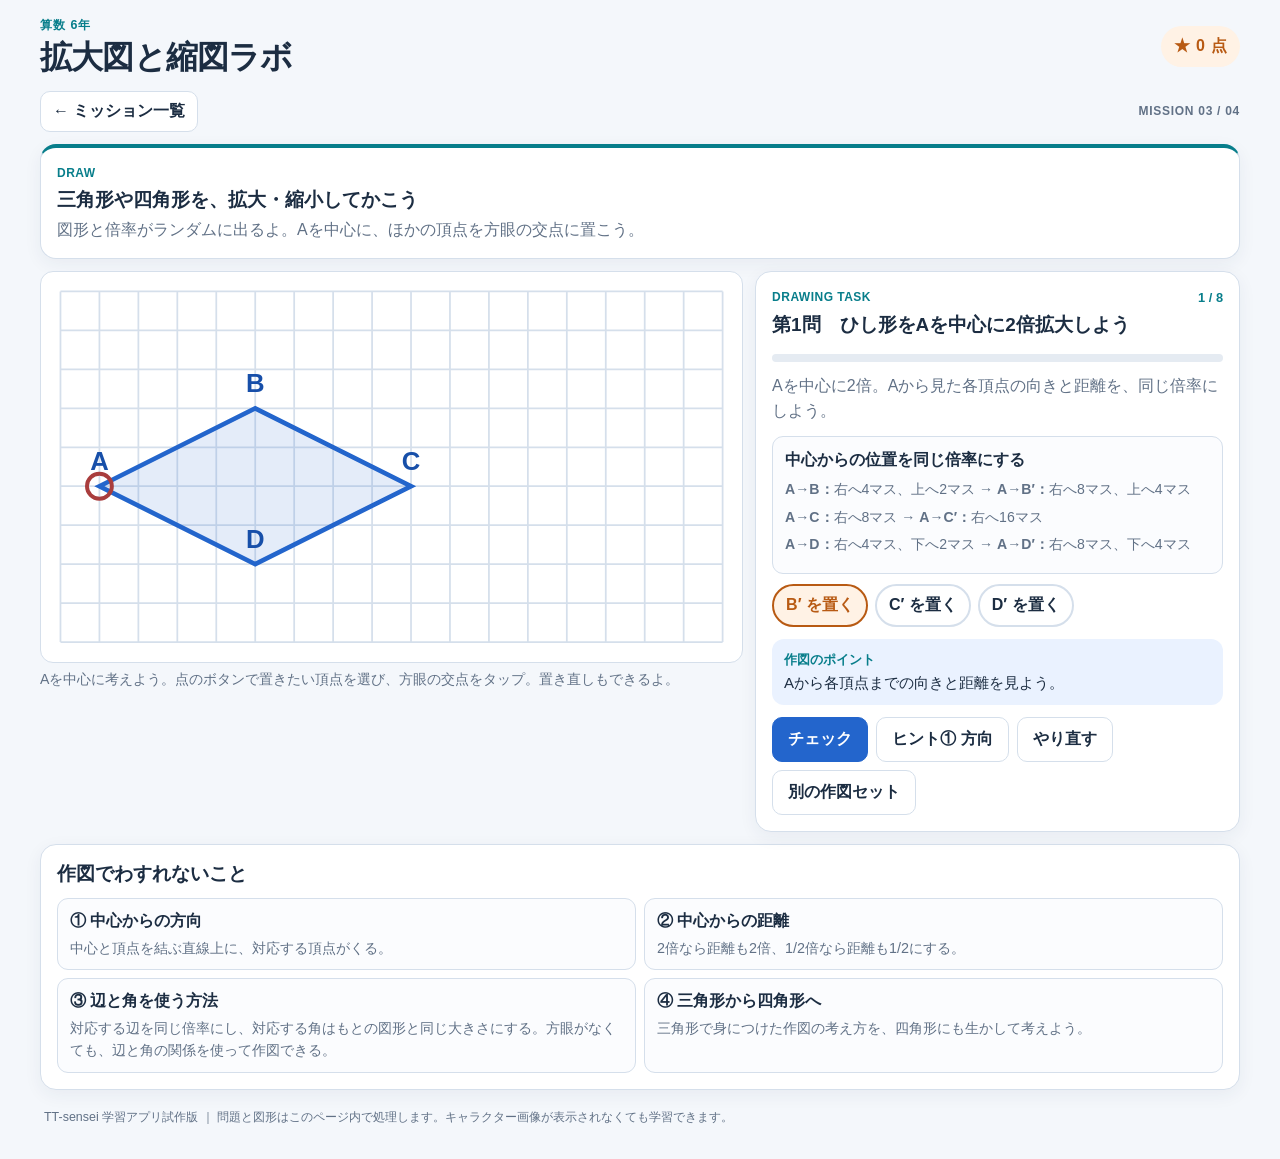
==== draw.html @ ab1d2f8d "Split learning missions into separate HTML, CSS and JavaScript files" ====
<!doctype html>
<html lang="ja">
<head>
<meta charset="utf-8">
<meta name="viewport" content="width=device-width, initial-scale=1, viewport-fit=cover">
<meta name="theme-color" content="#f4f7fb">
<meta name="description" content="小学6年算数「拡大図と縮図」を学ぶ無料の学習アプリです。">
<title>作図ラボ｜拡大図と縮図ラボ</title>
<link rel="stylesheet" href="styles.css">
</head>
<body class="is-learning">
<main class="app">
<header>
  <div class="brand">
    <p class="eyebrow">算数 6年</p>
    <h1>拡大図と縮図ラボ</h1>
    <p class="subtitle">図形のきまりを見つけ、かいて、実際の長さに生かそう。</p>
  </div>
  <img class="group-image" id="groupImage" src="https://tt-sensei.github.io/navi-character-/assets/web/groups/group-standing.webp" alt="" aria-hidden="true">
  <div class="score" aria-live="polite">★ <span id="score">0</span>点</div>
</header>
<section id="draw" class="panel active">
  <div class="panel-toolbar"><a class="btn secondary home-back" href="index.html">← ミッション一覧</a><span class="panel-step">MISSION 03 / 04</span></div>
  <div class="card goal" style="margin-bottom:12px">
    <p class="section-label">DRAW</p>
    <h2>三角形や四角形を、拡大・縮小してかこう</h2>
    <p class="lead">図形と倍率がランダムに出るよ。Aを中心に、ほかの頂点を方眼の交点に置こう。</p>
  </div>
  <div class="stage">
    <div>
      <svg id="board" class="board" viewBox="-0.5 -0.5 18 10" role="img" aria-label="三角形や四角形を拡大・縮小する作図用の方眼"></svg>
      <p class="mini">Aを中心に考えよう。点のボタンで置きたい頂点を選び、方眼の交点をタップ。置き直しもできるよ。</p>
    </div>
    <section class="card">
      <div class="question-title"><div><p class="section-label">DRAWING TASK</p><h2 id="drawQ">第1問</h2></div><span class="question-number" id="drawNumber">1 / 8</span></div>
      <div class="progress-track"><div class="progress-fill" id="drawBar"></div></div>
      <p class="lead" id="drawHelp"></p>
      <div class="formula draw-formula" id="drawFormula"><b>中心からの位置を同じ倍率にする</b><p class="mini">Aから各頂点までの横・たての距離に、倍率をかけよう。</p></div>
      <div class="chips" id="chips"></div>
      <div class="message" id="drawMsg" aria-live="polite"><img class="navi-face" alt="" aria-hidden="true"><p class="navi-text"><strong>作図のポイント</strong>中心から、たて・横の方眼を数えよう。</p></div>
      <div class="actions"><button class="btn" id="drawCheck">チェック</button><button class="btn secondary" id="drawHint">ヒント① 方向</button><button class="btn secondary" id="drawReset">やり直す</button><button class="btn secondary" id="drawAnotherSet">別の作図セット</button><button class="btn" id="drawNext" hidden>次の問題</button></div>
    </section>
  </div>
  <div class="card" style="margin-top:12px">
    <h2>作図でわすれないこと</h2>
    <div class="rule-grid">
      <div class="rule"><strong>① 中心からの方向</strong><p>中心と頂点を結ぶ直線上に、対応する頂点がくる。</p></div>
      <div class="rule"><strong>② 中心からの距離</strong><p>2倍なら距離も2倍、1/2倍なら距離も1/2にする。</p></div>
      <div class="rule"><strong>③ 辺と角を使う方法</strong><p>対応する辺を同じ倍率にし、対応する角はもとの図形と同じ大きさにする。方眼がなくても、辺と角の関係を使って作図できる。</p></div>
      <div class="rule"><strong>④ 三角形から四角形へ</strong><p>三角形で身につけた作図の考え方を、四角形にも生かして考えよう。</p></div>
    </div>
  </div>
</section>
<footer class="footer">TT-sensei 学習アプリ試作版 ｜ 問題と図形はこのページ内で処理します。キャラクター画像が表示されなくても学習できます。</footer>
</main>
<script src="js/common.js"></script>
<script src="js/draw.js"></script>
</body>
</html>
---- styles.css ----
:root{color-scheme:light;--bg:#f4f7fb;--paper:#fff;--ink:#1c2d42;--sub:#617186;--line:#d5dfeb;--blue:#2365cc;--blue-soft:#eaf2ff;--teal:#087e8b;--teal-soft:#e5f5f6;--orange:#b85a13;--orange-soft:#fff2e5;--green:#177245;--green-soft:#e8f7ef;--red:#a93d3d;--red-soft:#fff0ef;--shadow:0 5px 18px rgba(28,55,84,.06)}
*{box-sizing:border-box}
html{scroll-behavior:smooth}
body{margin:0;background:var(--bg);color:var(--ink);font-family:"BIZ UDPGothic","UD Digi Kyokasho N-R","Yu Gothic",Meiryo,sans-serif;line-height:1.55;font-size:16px}
button,input{font:inherit}
button,a{touch-action:manipulation}
a:focus-visible{outline:3px solid #f2a13b;outline-offset:3px}
.tab{width:100%;text-decoration:none}
.btn{display:inline-flex;align-items:center;justify-content:center;text-decoration:none}
button:focus-visible{outline:3px solid #f2a13b;outline-offset:3px}
.app{width:min(1240px,100%);margin:0 auto;padding:16px 20px 32px}
header{display:flex;align-items:center;justify-content:space-between;gap:18px;margin-bottom:14px}
.brand{min-width:0}
.eyebrow{margin:0 0 3px;color:var(--teal);font-size:.78rem;font-weight:800;letter-spacing:.08em}
h1{font-size:clamp(1.45rem,2.5vw,2.1rem);line-height:1.2;letter-spacing:-.025em;margin:0}
.subtitle{margin:7px 0 0;color:var(--sub);font-size:.94rem}
.group-image{width:clamp(120px,19vw,205px);height:80px;object-fit:contain;object-position:center right;flex:0 0 auto}
.home-screen{display:none}
.home-screen.active{display:block}
.home-hero{display:flex;align-items:center;justify-content:space-between;gap:18px;margin:12px 0 4px;padding:20px 22px;background:linear-gradient(115deg,#fff 0%,#eef5ff 100%);border:1px solid #d7e4f4;border-radius:18px}
.home-hero-copy{min-width:0}
.home-hero h2{margin:0 0 7px;font-size:clamp(1.35rem,2.4vw,1.85rem);line-height:1.25}
.home-hero .lead{max-width:660px}
.home-count{display:flex;flex:0 0 auto;flex-direction:column;align-items:center;justify-content:center;width:92px;height:92px;border-radius:50%;background:#fff;border:1px solid #d1e0f3;color:#2365cc}
.home-count strong{font-size:2rem;line-height:1;font-weight:900}
.home-count span{font-size:.62rem;letter-spacing:.09em;font-weight:900;margin-top:5px}
.home-footnote{margin:12px 3px 0;font-size:.84rem;color:var(--sub)}
.score{display:inline-flex;align-items:center;gap:6px;white-space:nowrap;color:var(--orange);font-weight:800;background:var(--orange-soft);border-radius:999px;padding:8px 13px}
.tabs{display:grid;grid-template-columns:repeat(2,minmax(0,1fr));gap:12px;margin:16px 0 0}
.tab{position:relative;min-height:118px;display:grid;grid-template-columns:42px minmax(0,1fr);grid-template-rows:auto auto auto;align-content:center;align-items:center;column-gap:12px;row-gap:5px;border:1px solid var(--line);border-radius:15px;background:var(--paper);color:var(--ink);font-weight:800;padding:16px 44px 16px 16px;text-align:left;cursor:pointer;transition:border-color .16s,background .16s,transform .16s;box-shadow:0 3px 12px rgba(28,55,84,.035)}
.tab:after{content:"→";position:absolute;right:16px;bottom:15px;color:var(--blue);font-size:1.25rem;font-weight:800}
.tab:hover{border-color:#9db8df;background:#fbfdff;transform:translateY(-1px)}
.tab .num{grid-row:1/4;display:grid;place-items:center;width:42px;height:42px;border-radius:13px;background:var(--teal-soft);color:var(--teal);font-size:.92rem;font-weight:900}
.tab-title{font-size:1.02rem;line-height:1.25}
.tab-sub{grid-column:2;color:var(--sub);font-size:.83rem;font-weight:500;line-height:1.4}
.tab-status{grid-column:2}
.tab-status{font-size:.75rem;color:var(--green);font-weight:800;min-height:1em}
.tab-status:empty{display:none}
body.is-learning .subtitle,body.is-learning .group-image{display:none}
.panel{display:none}
.panel.active{display:block}
.panel-toolbar{display:flex;align-items:center;justify-content:space-between;gap:12px;margin:3px 0 12px}
.panel-toolbar .btn{min-height:40px;padding:7px 12px}
.panel-step{font-size:.75rem;letter-spacing:.06em;font-weight:800;color:var(--sub)}
.layout{display:grid;grid-template-columns:minmax(0,1.65fr) minmax(260px,1fr);gap:14px;align-items:start}
.card{background:var(--paper);border:1px solid var(--line);border-radius:16px;padding:16px;box-shadow:var(--shadow);min-width:0}
.card+.card{margin-top:12px}
.card h2{font-size:1.18rem;line-height:1.35;margin:0 0 5px}
.card h3{font-size:1rem;margin:0 0 6px}
.lead{margin:0;color:var(--sub)}
.goal{border-top:4px solid var(--teal)}
.section-label{font-size:.75rem;color:var(--teal);font-weight:800;letter-spacing:.04em;margin:0 0 5px}
.rule-grid{display:grid;grid-template-columns:1fr 1fr;gap:8px;margin-top:12px}
.rule{border:1px solid var(--line);border-radius:11px;padding:10px 12px;background:#fbfcfe}
.rule strong{display:block;margin-bottom:3px}
.rule p{font-size:.9rem;margin:0;color:var(--sub)}
.shape-grid{display:grid;grid-template-columns:repeat(4,minmax(0,1fr));gap:8px;margin-top:14px}
.shape-card{position:relative;min-width:0;min-height:132px;border:2px solid var(--line);border-radius:13px;background:var(--paper);color:var(--ink);padding:9px;cursor:pointer;text-align:center}
.shape-card svg{display:block;width:100%;height:76px}
.shape-card strong{display:block;font-size:.9rem;margin-top:3px}
.shape-card .mark{position:absolute;right:8px;top:5px;font-weight:900;font-size:1.15rem}
.shape-card.selected{border-color:var(--orange);background:var(--orange-soft)}
.shape-card.correct{border-color:var(--green)}
.shape-card.wrong{border-color:var(--red)}
.actions{display:flex;flex-wrap:wrap;gap:8px;margin-top:12px}
.btn{min-height:44px;border:1px solid var(--blue);border-radius:10px;background:var(--blue);color:#fff;font-weight:800;padding:9px 15px;cursor:pointer}
.btn.secondary{border-color:var(--line);background:var(--paper);color:var(--ink)}
.btn:disabled{opacity:.45;cursor:not-allowed}
.message{display:flex;gap:10px;align-items:center;min-height:66px;padding:10px 12px;margin-top:12px;border-radius:12px;background:var(--blue-soft);color:var(--ink)}
.message p{margin:0}
.message.good{background:var(--green-soft)}
.message.retry{background:var(--orange-soft)}
.navi-face{width:48px;height:54px;flex:0 0 48px;object-fit:contain;object-position:center bottom}
.navi-text{font-size:.94rem}
.navi-text strong{display:block;font-size:.8rem;color:var(--teal);margin-bottom:2px}
.help{font-size:.88rem;color:var(--sub);margin:9px 0 0}
.inspect{display:grid;grid-template-columns:minmax(140px,.8fr) minmax(0,1.2fr);gap:12px;align-items:center;margin-top:10px}
.inspect svg{width:100%;max-height:125px}
.explanation{background:var(--teal-soft);border-radius:11px;padding:11px 12px;font-size:.93rem}
.explanation strong{display:block;margin-bottom:3px}
.question-title{display:flex;align-items:flex-start;justify-content:space-between;gap:10px;margin-bottom:12px}
.question-number{font-size:.8rem;font-weight:800;color:var(--teal);white-space:nowrap}
.judge-visual{display:block;width:100%;max-height:260px;min-height:160px;background:#fbfcfe;border:1px solid var(--line);border-radius:12px;margin:8px 0 12px}
.choice-grid{display:grid;grid-template-columns:repeat(2,minmax(0,1fr));gap:9px}
.choice{min-height:50px;background:var(--paper);border:2px solid var(--line);border-radius:11px;color:var(--ink);font-weight:800;cursor:pointer;padding:9px}
.choice:hover:not(:disabled){border-color:var(--blue)}
.choice.correct{border-color:var(--green);background:var(--green-soft)}
.choice.incorrect{border-color:var(--red);background:var(--red-soft)}
.choice:disabled{cursor:default;opacity:.85}
.progress-track{height:8px;background:#e5ebf2;border-radius:99px;overflow:hidden;margin:0 0 12px}
.progress-fill{width:0;height:100%;background:var(--teal);transition:width .2s ease}
.stage{display:grid;grid-template-columns:minmax(0,1.45fr) minmax(250px,1fr);gap:12px;align-items:start}
.board{width:100%;display:block;background:#fff;border:1px solid var(--line);border-radius:13px;touch-action:manipulation;max-height:480px}
.chips{display:flex;flex-wrap:wrap;gap:7px;margin:10px 0}
.chip{min-height:42px;padding:7px 12px;border:2px solid var(--line);border-radius:999px;background:var(--paper);color:var(--ink);font-weight:800;cursor:pointer}
.chip.active{border-color:var(--orange);background:var(--orange-soft);color:var(--orange)}
.chip.done{border-color:var(--green)}
.draw-status{font-weight:800;font-size:.92rem}
.mini{font-size:.88rem;color:var(--sub);margin:6px 0}
.progress-text{display:flex;justify-content:space-between;gap:10px;font-size:.82rem;color:var(--sub);margin-top:8px}
.scale-scene{display:grid;grid-template-columns:130px minmax(0,1fr);gap:13px;align-items:center;margin:12px 0;padding:12px;border:1px solid #c9dfed;border-radius:14px;background:linear-gradient(120deg,var(--teal-soft),var(--blue-soft))}
.scene-art{display:grid;place-items:center;min-height:92px;padding:7px;background:rgba(255,255,255,.78);border:1px solid rgba(255,255,255,.9);border-radius:11px}
.scene-art svg{display:block;width:100%;height:76px}
.scene-copy{min-width:0}
.scene-kicker{display:inline-block;margin-bottom:5px;padding:3px 8px;border-radius:999px;background:#fff;color:#2365cc;font-size:.72rem;font-weight:900}
.scene-copy p{margin:0;font-size:.9rem;line-height:1.45}
.scene-facts{display:flex;flex-wrap:wrap;gap:5px;margin-top:8px}
.scene-facts span{display:inline-block;padding:4px 7px;border-radius:7px;background:rgba(255,255,255,.88);border:1px solid rgba(35,101,204,.12);font-size:.78rem;font-weight:800;color:#24466e}
.scale-options{display:grid;grid-template-columns:repeat(3,minmax(0,1fr));gap:8px;margin-top:15px}
.scale-option{min-height:62px;border:2px solid var(--line);border-radius:12px;background:var(--paper);color:var(--ink);padding:10px 7px;font-weight:800;cursor:pointer}
.scale-option:disabled{cursor:default}
.scale-option.correct{border-color:var(--green);background:var(--green-soft)}
.scale-option.incorrect{border-color:var(--red);background:var(--red-soft)}
.formula{margin-top:12px;padding:11px 12px;background:#fbfcfe;border:1px solid var(--line);border-radius:11px}
.formula .equation{font-size:1.05rem;font-weight:800;margin:3px 0}
.note{padding:10px 12px;background:var(--orange-soft);border-radius:10px;font-size:.9rem;margin-top:10px}
.footer{padding:18px 4px 0;font-size:.78rem;color:var(--sub)}
[hidden]{display:none!important}
@media(max-width:850px){.app{padding:13px 12px 24px}.layout,.stage{grid-template-columns:1fr}.shape-grid{grid-template-columns:repeat(3,minmax(0,1fr))}.group-image{width:125px;height:58px}.tabs{grid-template-columns:repeat(2,minmax(0,1fr));gap:10px}.tab{min-height:110px;padding:14px 42px 14px 14px;text-align:left}.board{max-height:370px}}
@media(max-width:560px){header{align-items:flex-start}.group-image{display:none}.subtitle{font-size:.88rem}.home-hero{padding:16px;gap:10px}.home-count{width:64px;height:64px}.home-count strong{font-size:1.55rem}.home-count span{font-size:.52rem}.tabs{grid-template-columns:1fr;gap:9px}.tab{min-height:98px;font-size:.91rem;padding:12px 42px 12px 12px;column-gap:9px}.tab .num{width:36px;height:36px;border-radius:11px}.tab-title{font-size:.94rem}.tab-sub{font-size:.8rem}.panel-toolbar{margin-top:0}.panel-step{font-size:.67rem}.shape-grid{grid-template-columns:repeat(2,minmax(0,1fr))}.shape-card{min-height:140px}.rule-grid{grid-template-columns:1fr}.inspect{grid-template-columns:1fr}.inspect svg{max-height:100px}.scale-scene{grid-template-columns:82px minmax(0,1fr);gap:9px;padding:9px}.scene-art{min-height:78px;padding:4px}.scene-art svg{height:66px}.scene-copy p{font-size:.84rem}.scene-facts span{font-size:.72rem}.scale-options{grid-template-columns:1fr}.score{padding:7px 10px;font-size:.86rem}.card{padding:13px}.choice-grid{gap:7px}}
@media(prefers-reduced-motion:reduce){html{scroll-behavior:auto}*,*::before,*::after{transition:none!important;animation:none!important}}
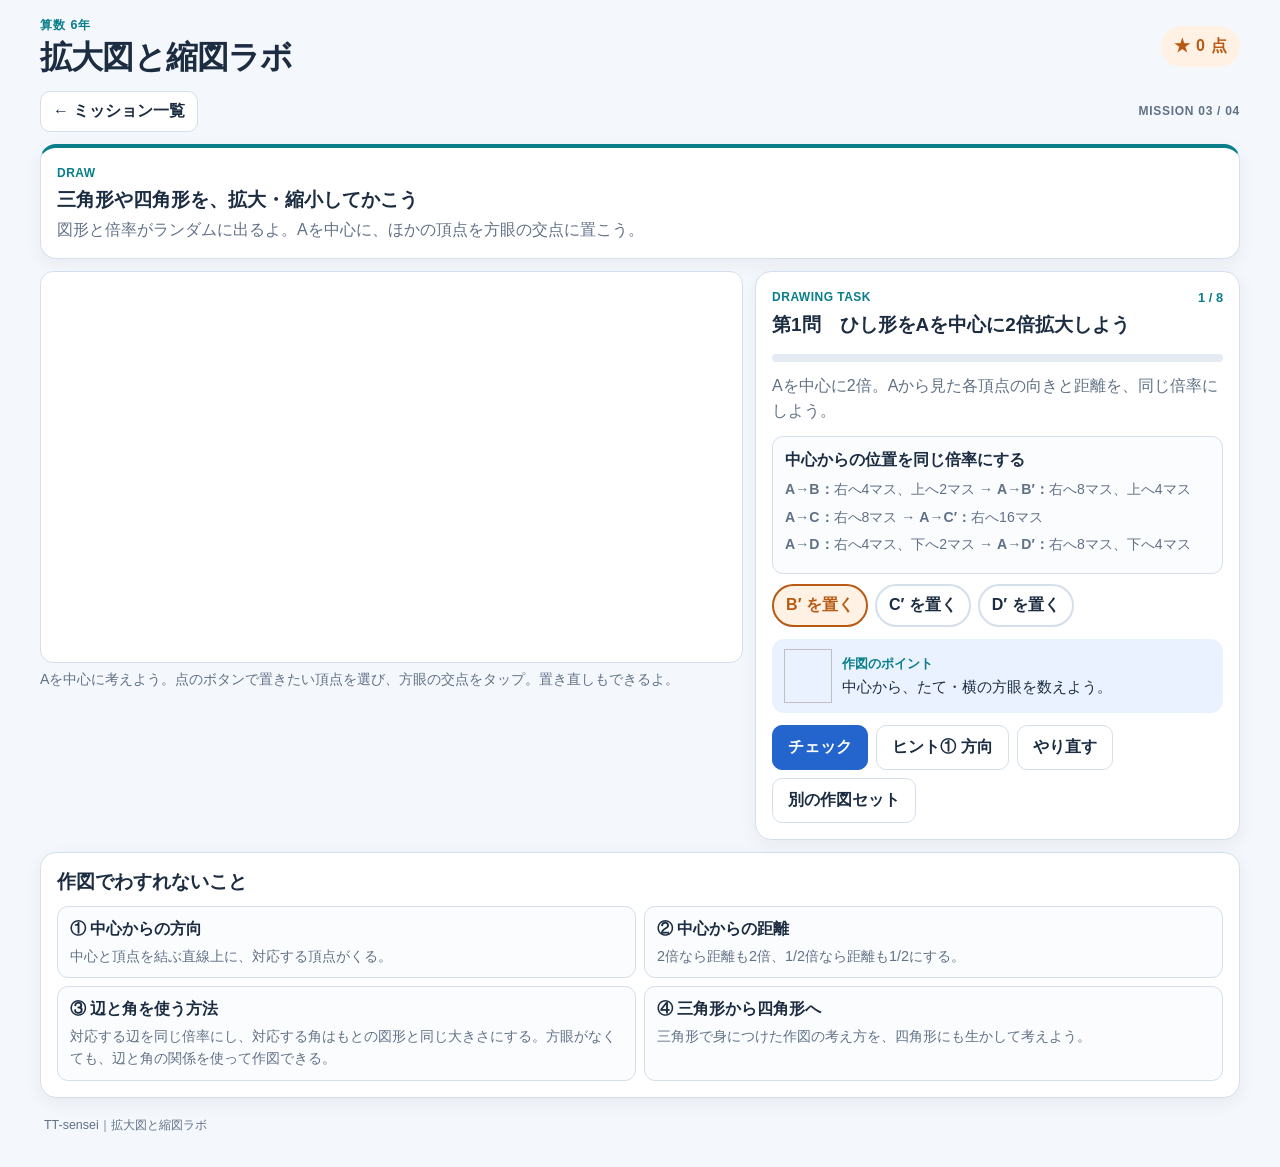
==== commit a59cc2f6: "Remove prototype wording and load shared badge system" ====
--- a/draw.html
+++ b/draw.html
@@ -6,7 +6,7 @@
 <meta name="theme-color" content="#f4f7fb">
 <meta name="description" content="小学6年算数「拡大図と縮図」を学ぶ無料の学習アプリです。">
 <title>作図ラボ｜拡大図と縮図ラボ</title>
-<link rel="stylesheet" href="styles.css">
+<link rel="stylesheet" href="styles.css?v=20261029-badges">
 </head>
 <body class="is-learning">
 <main class="app">
@@ -51,9 +51,10 @@
     </div>
   </div>
 </section>
-<footer class="footer">TT-sensei 学習アプリ試作版 ｜ 問題と図形はこのページ内で処理します。キャラクター画像が表示されなくても学習できます。</footer>
+<footer class="footer">TT-sensei｜拡大図と縮図ラボ</footer>
 </main>
-<script src="js/common.js"></script>
-<script src="js/draw.js"></script>
+<script src="js/badges.js?v=20261029-badges"></script>
+<script src="js/common.js?v=20261029-badges"></script>
+<script src="js/draw.js?v=20261029-badges"></script>
 </body>
 </html>
--- a/styles.css
+++ b/styles.css
@@ -119,3 +119,70 @@
 @media(max-width:850px){.app{padding:13px 12px 24px}.layout,.stage{grid-template-columns:1fr}.shape-grid{grid-template-columns:repeat(3,minmax(0,1fr))}.group-image{width:125px;height:58px}.tabs{grid-template-columns:repeat(2,minmax(0,1fr));gap:10px}.tab{min-height:110px;padding:14px 42px 14px 14px;text-align:left}.board{max-height:370px}}
 @media(max-width:560px){header{align-items:flex-start}.group-image{display:none}.subtitle{font-size:.88rem}.home-hero{padding:16px;gap:10px}.home-count{width:64px;height:64px}.home-count strong{font-size:1.55rem}.home-count span{font-size:.52rem}.tabs{grid-template-columns:1fr;gap:9px}.tab{min-height:98px;font-size:.91rem;padding:12px 42px 12px 12px;column-gap:9px}.tab .num{width:36px;height:36px;border-radius:11px}.tab-title{font-size:.94rem}.tab-sub{font-size:.8rem}.panel-toolbar{margin-top:0}.panel-step{font-size:.67rem}.shape-grid{grid-template-columns:repeat(2,minmax(0,1fr))}.shape-card{min-height:140px}.rule-grid{grid-template-columns:1fr}.inspect{grid-template-columns:1fr}.inspect svg{max-height:100px}.scale-scene{grid-template-columns:82px minmax(0,1fr);gap:9px;padding:9px}.scene-art{min-height:78px;padding:4px}.scene-art svg{height:66px}.scene-copy p{font-size:.84rem}.scene-facts span{font-size:.72rem}.scale-options{grid-template-columns:1fr}.score{padding:7px 10px;font-size:.86rem}.card{padding:13px}.choice-grid{gap:7px}}
 @media(prefers-reduced-motion:reduce){html{scroll-behavior:auto}*,*::before,*::after{transition:none!important;animation:none!important}}
+
+
+/* 見分ける：図形を重ねて確かめる操作エリア */
+.overlay-tools{display:flex;align-items:center;flex-wrap:wrap;gap:10px;margin:5px 0 10px}
+.overlay-tools .mini{margin:0}
+.overlay-workbench{margin:8px 0 14px;padding:13px;border:1px solid var(--line);border-radius:13px;background:#f7faff}
+.overlay-workbench h3{margin:0 0 5px;font-size:1rem}
+.overlay-visual{display:block;width:100%;aspect-ratio:3/2;max-height:300px;margin-top:10px;border:1px solid var(--line);border-radius:11px;background-color:#fff;touch-action:none}
+.overlay-candidate{cursor:grab}
+.overlay-candidate:active{cursor:grabbing}
+.overlay-controls{display:grid;grid-template-columns:repeat(2,minmax(0,1fr));gap:12px;margin-top:12px}
+.range-control{min-width:0;padding:10px 11px;background:#fff;border:1px solid var(--line);border-radius:10px}
+.range-control label{display:flex;align-items:center;justify-content:space-between;gap:8px;margin-bottom:8px;font-size:.86rem;font-weight:800}
+.range-control output{white-space:nowrap;color:var(--blue);font-variant-numeric:tabular-nums}
+.range-control input[type=range]{display:block;width:100%;margin:0;accent-color:var(--blue)}
+.overlay-buttons{display:flex;flex-wrap:wrap;gap:8px;margin-top:10px}
+.overlay-hint{margin:9px 0 0;font-size:.84rem;color:var(--sub)}
+.overlay-angle-label{font-size:11px;font-weight:900;paint-order:stroke;stroke:#fff;stroke-width:3px;stroke-linejoin:round;pointer-events:none}
+@media(max-width:560px){.overlay-workbench{padding:9px}.overlay-controls{grid-template-columns:1fr}.overlay-buttons .btn{flex:1 1 auto}}
+
+/* 見分ける：操作が不慣れなときも位置を調整できるボタン */
+.overlay-nudge{display:flex;align-items:center;flex-wrap:wrap;gap:7px;margin-top:10px;font-size:.85rem;color:var(--sub)}
+.overlay-nudge button{min-width:44px;min-height:42px;border:1px solid var(--line);border-radius:9px;background:#fff;color:var(--ink);font-size:1.15rem;font-weight:900;cursor:pointer}
+.overlay-nudge button:hover{border-color:var(--blue);background:var(--blue-soft)}
+.overlay-visual{cursor:grab}
+.overlay-visual:active{cursor:grabbing}
+
+
+/* Badge collection: shared edu-assets WebP badges and persistent rewards */
+.badge-collection{margin-top:16px;border:1px solid var(--line);border-radius:16px;background:var(--paper);box-shadow:var(--shadow);overflow:hidden}
+.badge-collection summary{display:flex;align-items:center;justify-content:space-between;gap:14px;padding:15px 17px;cursor:pointer;list-style:none}
+.badge-collection summary::-webkit-details-marker{display:none}
+.badge-collection summary::after{content:"＋";display:grid;place-items:center;flex:0 0 32px;width:32px;height:32px;border:1px solid var(--line);border-radius:10px;color:var(--blue);font-size:1.1rem;font-weight:900}
+.badge-collection[open] summary::after{content:"−"}
+.badge-collection-title{display:flex;flex-direction:column;gap:1px;min-width:0}
+.badge-collection-title .section-label{margin:0}
+.badge-collection-title strong{font-size:1.08rem}
+.badge-count{flex:0 0 auto;padding:6px 10px;border-radius:999px;background:var(--blue-soft);color:var(--blue);font-size:.84rem;font-weight:900;white-space:nowrap}
+.badge-collection-body{padding:0 14px 14px}
+.badge-collection-body>.lead{margin:0 2px 10px;font-size:.9rem}
+.badge-progress-track{height:8px;margin:0 2px 13px;border-radius:999px;background:#e5ebf2;overflow:hidden}
+.badge-progress-fill{height:100%;width:0;background:var(--teal);border-radius:inherit;transition:width .25s ease}
+.badge-grid{display:grid;grid-template-columns:repeat(5,minmax(0,1fr));gap:10px}
+.badge-item{display:flex;flex-direction:column;align-items:center;min-width:0;padding:10px 7px 9px;border:1px solid var(--line);border-radius:12px;background:#fbfcfe;text-align:center}
+.badge-item img{display:block;width:clamp(48px,6vw,76px);height:clamp(48px,6vw,76px);object-fit:contain;margin:0 auto 6px}
+.badge-item.is-locked img{filter:grayscale(1);opacity:.36}
+.badge-item.is-earned{border-color:#b8dfca;background:#f3fbf6}
+.badge-item strong{font-size:.84rem;line-height:1.35;overflow-wrap:anywhere}
+.badge-item p{font-size:.73rem;line-height:1.4;color:var(--sub);margin:5px 0 7px;flex:1}
+.badge-status{display:inline-block;margin-top:auto;padding:3px 7px;border-radius:999px;background:#eef1f5;color:#617186;font-size:.68rem;font-weight:800}
+.badge-item.is-earned .badge-status{background:var(--green-soft);color:var(--green)}
+.badge-lab-link{margin:12px 2px 0;font-size:.82rem}
+.badge-lab-link a{color:var(--blue);font-weight:800}
+.badge-reward-notice{margin:0 0 14px;padding:13px 15px;border:1px solid #b8dfca;border-radius:14px;background:#f3fbf6}
+.badge-reward-copy{display:flex;align-items:baseline;flex-wrap:wrap;gap:8px}
+.badge-reward-copy strong{font-size:1.02rem;color:var(--green)}
+.badge-reward-count{font-size:.88rem;color:var(--sub)}
+.badge-reward-items{display:flex;align-items:start;gap:10px;flex-wrap:wrap;margin-top:10px}
+.badge-reward-item{display:flex;flex-direction:column;align-items:center;gap:4px;width:76px;text-align:center}
+.badge-reward-item img{display:block;width:56px;height:56px;object-fit:contain}
+.badge-reward-item span{font-size:.7rem;font-weight:800;line-height:1.25}
+.badge-reward-more{align-self:center;font-size:.8rem;color:var(--sub);font-weight:800}
+.badge-reward-actions{display:flex;gap:8px;flex-wrap:wrap;margin-top:11px}
+.badge-reward-actions .btn{min-height:40px;padding:7px 12px;font-size:.86rem}
+@media(max-width:850px){.badge-grid{grid-template-columns:repeat(4,minmax(0,1fr))}}
+@media(max-width:560px){.badge-collection summary{padding:13px}.badge-collection-body{padding:0 9px 10px}.badge-grid{grid-template-columns:repeat(3,minmax(0,1fr));gap:7px}.badge-item{padding:8px 5px}.badge-item img{width:52px;height:52px}.badge-item strong{font-size:.79rem}.badge-item p{font-size:.68rem}.badge-reward-notice{padding:11px}.badge-reward-actions .btn{flex:1}}
+@media(max-width:360px){.badge-grid{grid-template-columns:repeat(2,minmax(0,1fr))}}
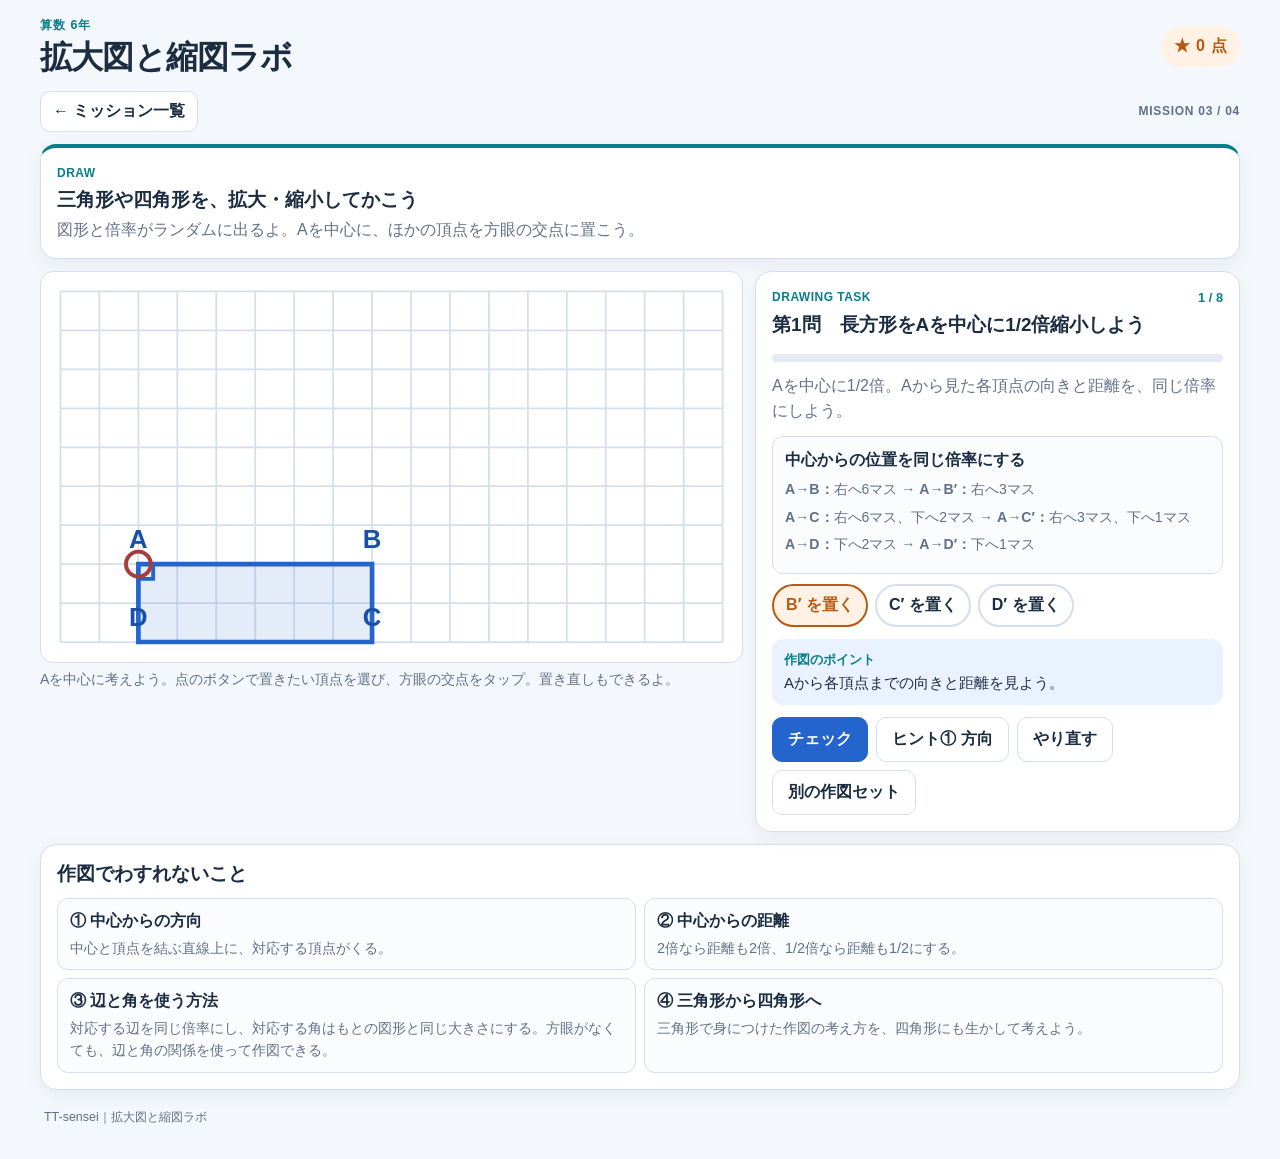
==== commit 232d02fd: "Bust cached script URLs after scale mission fix" ====
--- a/draw.html
+++ b/draw.html
@@ -6,7 +6,7 @@
 <meta name="theme-color" content="#f4f7fb">
 <meta name="description" content="小学6年算数「拡大図と縮図」を学ぶ無料の学習アプリです。">
 <title>作図ラボ｜拡大図と縮図ラボ</title>
-<link rel="stylesheet" href="styles.css?v=20261029-badges">
+<link rel="stylesheet" href="styles.css?v=20261029-badges-fix1">
 </head>
 <body class="is-learning">
 <main class="app">
@@ -53,8 +53,8 @@
 </section>
 <footer class="footer">TT-sensei｜拡大図と縮図ラボ</footer>
 </main>
-<script src="js/badges.js?v=20261029-badges"></script>
-<script src="js/common.js?v=20261029-badges"></script>
-<script src="js/draw.js?v=20261029-badges"></script>
+<script src="js/badges.js?v=20261029-badges-fix1"></script>
+<script src="js/common.js?v=20261029-badges-fix1"></script>
+<script src="js/draw.js?v=20261029-badges-fix1"></script>
 </body>
 </html>
